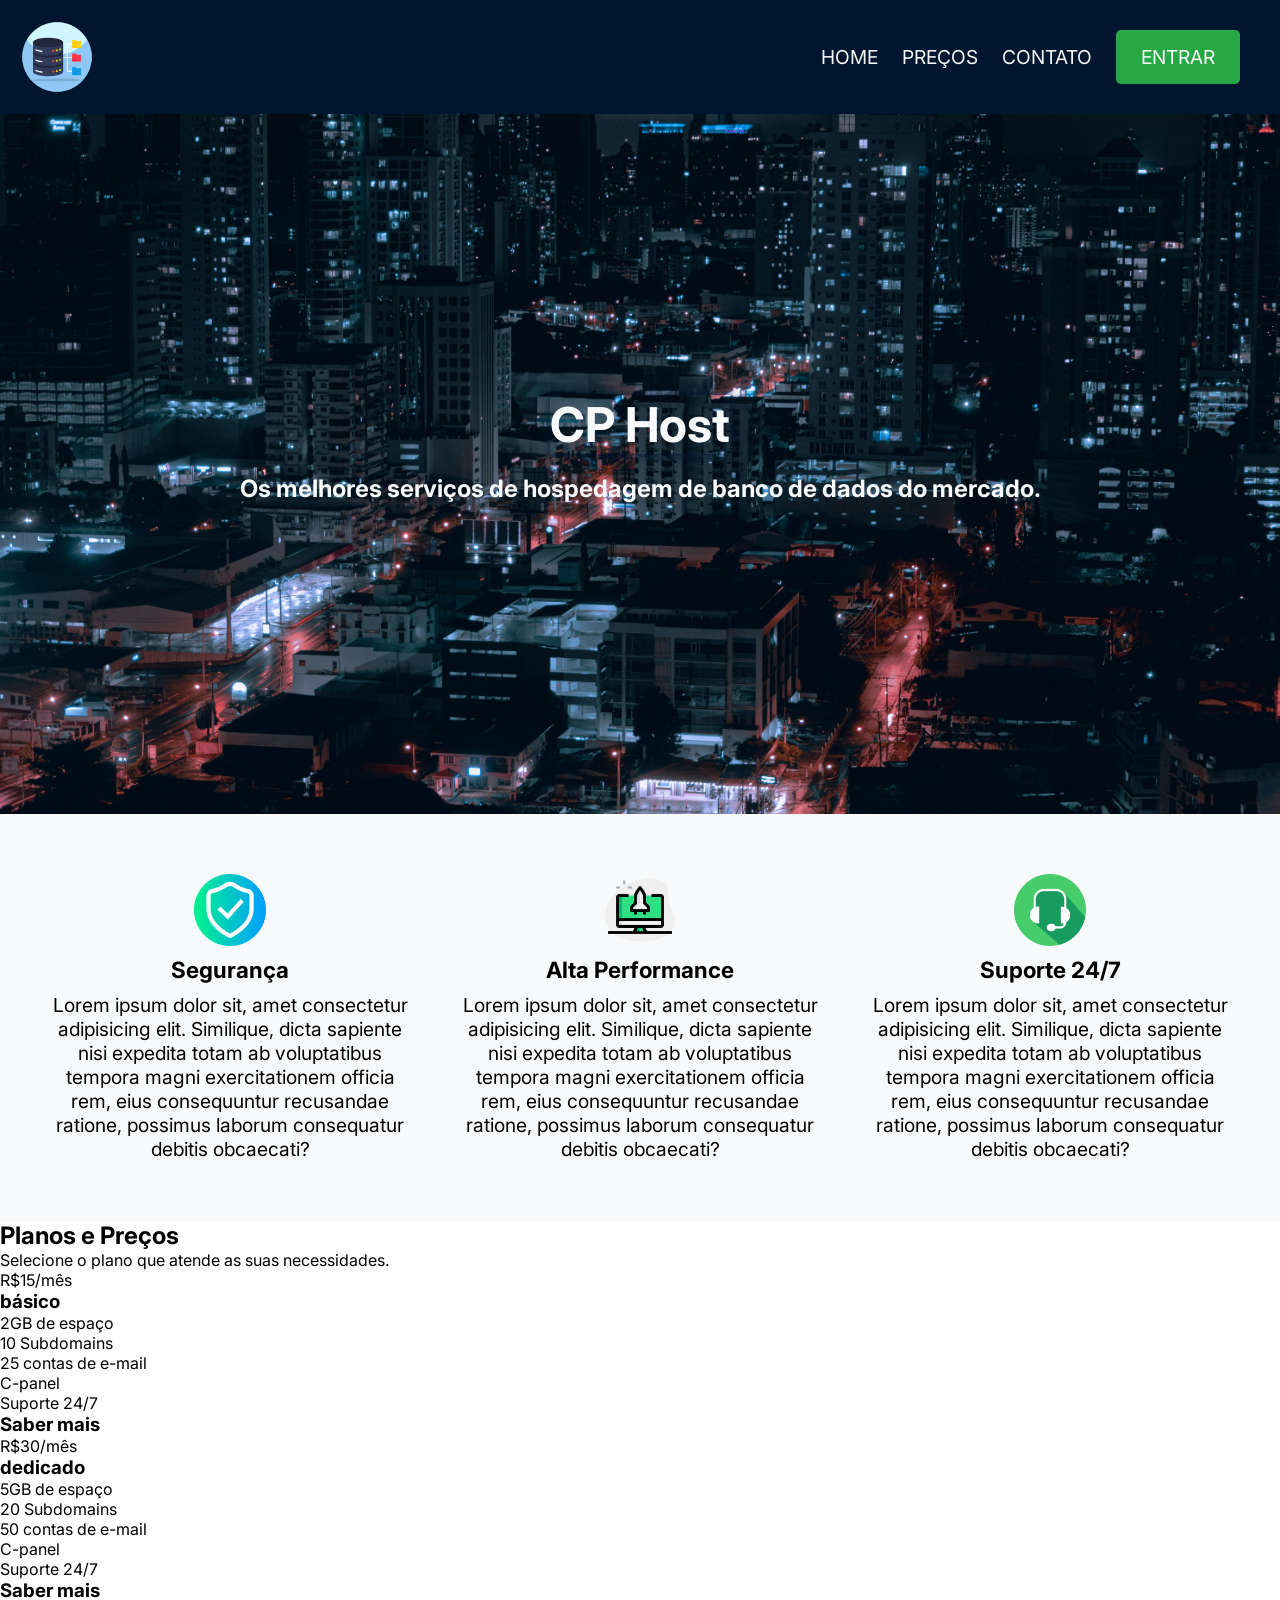
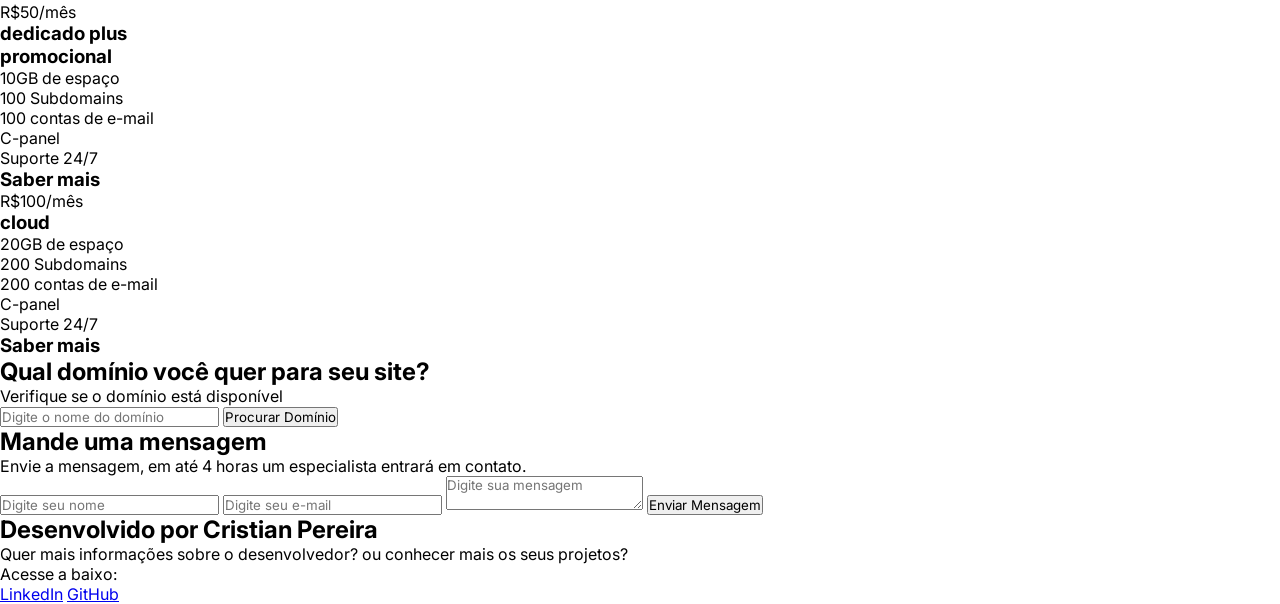
==== index.html @ efcff905 "upando a página para o github" ====
<!DOCTYPE html>
<html lang="pt-br">

<head>
    <meta charset="UTF-8">
    <meta name="viewport" content="width=device-width, initial-scale=1.0">
    <title>CP Host</title>
    <link rel="stylesheet" href="css/style.css">
    <link rel="shortcut icon" href="img/base-de-dados.png" type="image/x-icon">
</head>

<body>
    <!--MENU-->
    <header>
        <img src="img/arquivo-de-banco-de-dados.png" alt="Banco de Dados">
        <nav>
            <a href="">HOME</a>
            <a href="">PREÇOS</a>
            <a href="">CONTATO</a>
            <a class="button">ENTRAR</a>
        </nav>
    </header>
    <main>

        <!--BANNER-->
        <section id="home">
            <div class="banner">
                <h1>CP Host</h1>
                <p>Os melhores serviços de hospedagem de banco de dados do mercado.</p>
            </div>
        </section>

        <!--PREÇOS E PLANOS-->
        <section id="preco">

            <!--SERVIÇOS-->
            <div class="servicos">
                <!--SEGURANÇA-->
                <div class="blocos">
                    <img src="img/escudo.png" alt=" segurança">
                    <h3>Segurança</h3>
                    <p>Lorem ipsum dolor sit, amet consectetur adipisicing elit. Similique, dicta sapiente nisi expedita
                        totam ab voluptatibus tempora magni exercitationem officia rem, eius consequuntur recusandae
                        ratione, possimus laborum consequatur debitis obcaecati?</p>
                </div>

                <!--ALTA PERFORMANCE-->
                <div class="blocos">
                    <img src="img/alta-performance.png" alt="performance">
                    <h3>Alta Performance</h3>
                    <p>Lorem ipsum dolor sit, amet consectetur adipisicing elit. Similique, dicta sapiente nisi expedita
                        totam ab voluptatibus tempora magni exercitationem officia rem, eius consequuntur recusandae
                        ratione, possimus laborum consequatur debitis obcaecati?</p>
                </div>

                <!--SUPOERTE 24/7-->
                <div class="blocos">
                    <img src="img/suporte.png" alt="suporte">
                    <h3>Suporte 24/7</h3>
                    <p>Lorem ipsum dolor sit, amet consectetur adipisicing elit. Similique, dicta sapiente nisi expedita
                        totam ab voluptatibus tempora magni exercitationem officia rem, eius consequuntur recusandae
                        ratione, possimus laborum consequatur debitis obcaecati?</p>
                </div> 
            </div>

            <!--PLANOS-->
            <h1>Planos e Preços</h1>
            <p>Selecione o plano que atende as suas necessidades.</p>

            <!--BÁSICO-->
            <div class="planos">
                <div class="plano">
                    <p>R$15/mês</p>
                    <h3>básico</h3>
                    <p> 2GB de espaço</p>
                    <p>10 Subdomains</p>
                    <p>25 contas de e-mail</p>
                    <p>C-panel</p>
                    <p>Suporte 24/7</p>
                    <h3>Saber mais</h3>
                </div>

                <!--DEDICADO-->
                <div class="plano">
                    <p>R$30/mês</p>
                    <h3>dedicado</h3>
                    <p>5GB de espaço</p>
                    <p>20 Subdomains</p>
                    <p>50 contas de e-mail</p>
                    <p>C-panel</p>
                    <p>Suporte 24/7</p>
                    <h3>Saber mais</h3>
                </div>

                <!--DEDICADO PLUS-->
                <div class="plano">
                    <p>R$50/mês</p>
                    <h3>dedicado plus <br> promocional</h3>
                    <p>10GB de espaço</p>
                    <p>100 Subdomains</p>
                    <p>100 contas de e-mail</p>
                    <p>C-panel</p>
                    <p>Suporte 24/7</p>
                    <h3>Saber mais</h3>
                </div>

                <!--CLOUD-->
                <div class="plano">
                    <p>R$100/mês</p>
                    <h3>cloud</h3>
                    <p>20GB de espaço</p>
                    <p>200 Subdomains</p>
                    <p>200 contas de e-mail</p>
                    <p>C-panel</p>
                    <p>Suporte 24/7</p>
                    <h3>Saber mais</h3>
                </div>
            </div>
        </section>

        <!--DOMÍNIO-->
        <section id="dominio">
            <h1>Qual domínio você quer para seu site?</h1>
            <p>Verifique se o domínio está disponível</p>
            <input type="text" id="dominio" name="dominio" placeholder="Digite o nome do domínio" required>
            <button type="submit">Procurar Domínio</button>
        </section>
    </main>

    <footer>
          <!--CONTATO-->
        <section id="contato">
            <h1>Mande uma mensagem</h1>
            <p>Envie a mensagem, em até 4 horas um especialista entrará em contato.</p>
            <input type="text" id="nome" name="nome" placeholder="Digite seu nome" required>
            <input type="email" id="email" name="email" placeholder="Digite seu e-mail" required>
            <textarea id="mensagem" name="mensagem" placeholder="Digite sua mensagem" required></textarea>
            <button type="submit">Enviar Mensagem</button>
        </section>

        <!--DESENVOLVEDOR-->
        <section id="desenvolvedor">
            <h2>Desenvolvido por Cristian Pereira</h2>
            <p>Quer mais informações sobre o desenvolvedor? ou conhecer mais os seus projetos?</p>
            <p>Acesse a baixo:</p>
            <a href="https://www.linkedin.com/in/cristian-pereira-25678b34a/"target="_blank" rel="noopener noreferrer">LinkedIn</a>
            <a href="https://github.com/CrissPereira" target="_blank" rel="noopener noreferrer">GitHub</a>      
        </section>
    </footer>
</body>

</html>
---- css/style.css ----
@import url('https://fonts.googleapis.com/css2?family=Inter:ital,opsz,wght@0,14..32,100..900;1,14..32,100..900&family=Roboto:ital,wght@0,100..900;1,100..900&display=swap');

* {
    margin: 0;
    padding: 0;
    box-sizing: border-box;
    font-family: "Inter", "Roboto", sans-serif;
}
:root {
    --primary-color: #00162e;
    --secundary-color: #1c3550;
    --tertiary-color: #6C757D;
    --background-color: #F8F9FA;
    --text-color: #1c2024;
    --button-color-primary: #28A745;
    --button-hover-color-primary: #218838;
    --button-color-secondary: #d31811;
    --button-hover-color-secondary: #a4160e;
}

/*estilo do header*/
header {
    background-color: var(--primary-color);
    padding: 20px;
    display: flex;
    justify-content: space-between;
    align-items: center;
}

/*tamanho da logo*/
header>img {
    width: 6%;
}

/*estilo do nav*/
nav a {
    color: var(--background-color);
    text-decoration: none;
    margin-right: 20px;
    font-size: 1.2rem;
}

nav a:hover {
    text-decoration: underline;
}

/*estilo dos botões*/
.button {
    background-color: var(--button-color-primary);
    color: var(--background-color);
    border: none;
    padding: 15px 25px;
    cursor: pointer;
    transition: background-color 0.3s ease;
    border-radius: 5px;
}

/*efeito hover dos botões*/
.button:hover {
    background-color: var(--button-hover-color-primary);
} 

/*estilo do banner*/
.banner {
    background-image: url(../img/teste4.jpg);
    color: var(--background-color);
    text-align: center;
    padding: 50px 20px;
    background-position: center;
    background-size: cover;
    height: 700px;
    display: flex;
    flex-direction: column;
    justify-content: center;
    align-items: center;
}
/*estilo do título e parágrafo do banner*/
.banner h1 {
    font-size: 3em;
    margin-bottom: 20px;
    box-shadow: #00162e 0px 0px 10px;

}
.banner p {
    font-size: 1.5rem;
    margin-bottom: 30px;
    font-weight: bold;
}

/*estilo da seção de planos*/
.servicos {
    background-color: var(--background-color);
    padding: 50px 40px;
    display: flex;
    justify-content: space-around;
    gap: 30px;
    padding: ;
}

/*tamanho das imagens dos planos*/
img {
    max-width: 20%;
}

/*estilo dos planos*/
.blocos {
    display: flex;
    flex-direction: column;
    align-items: center;
    text-align: center;
    gap: 10px;
    padding: 10px;
    font-size: 1.2rem;
}
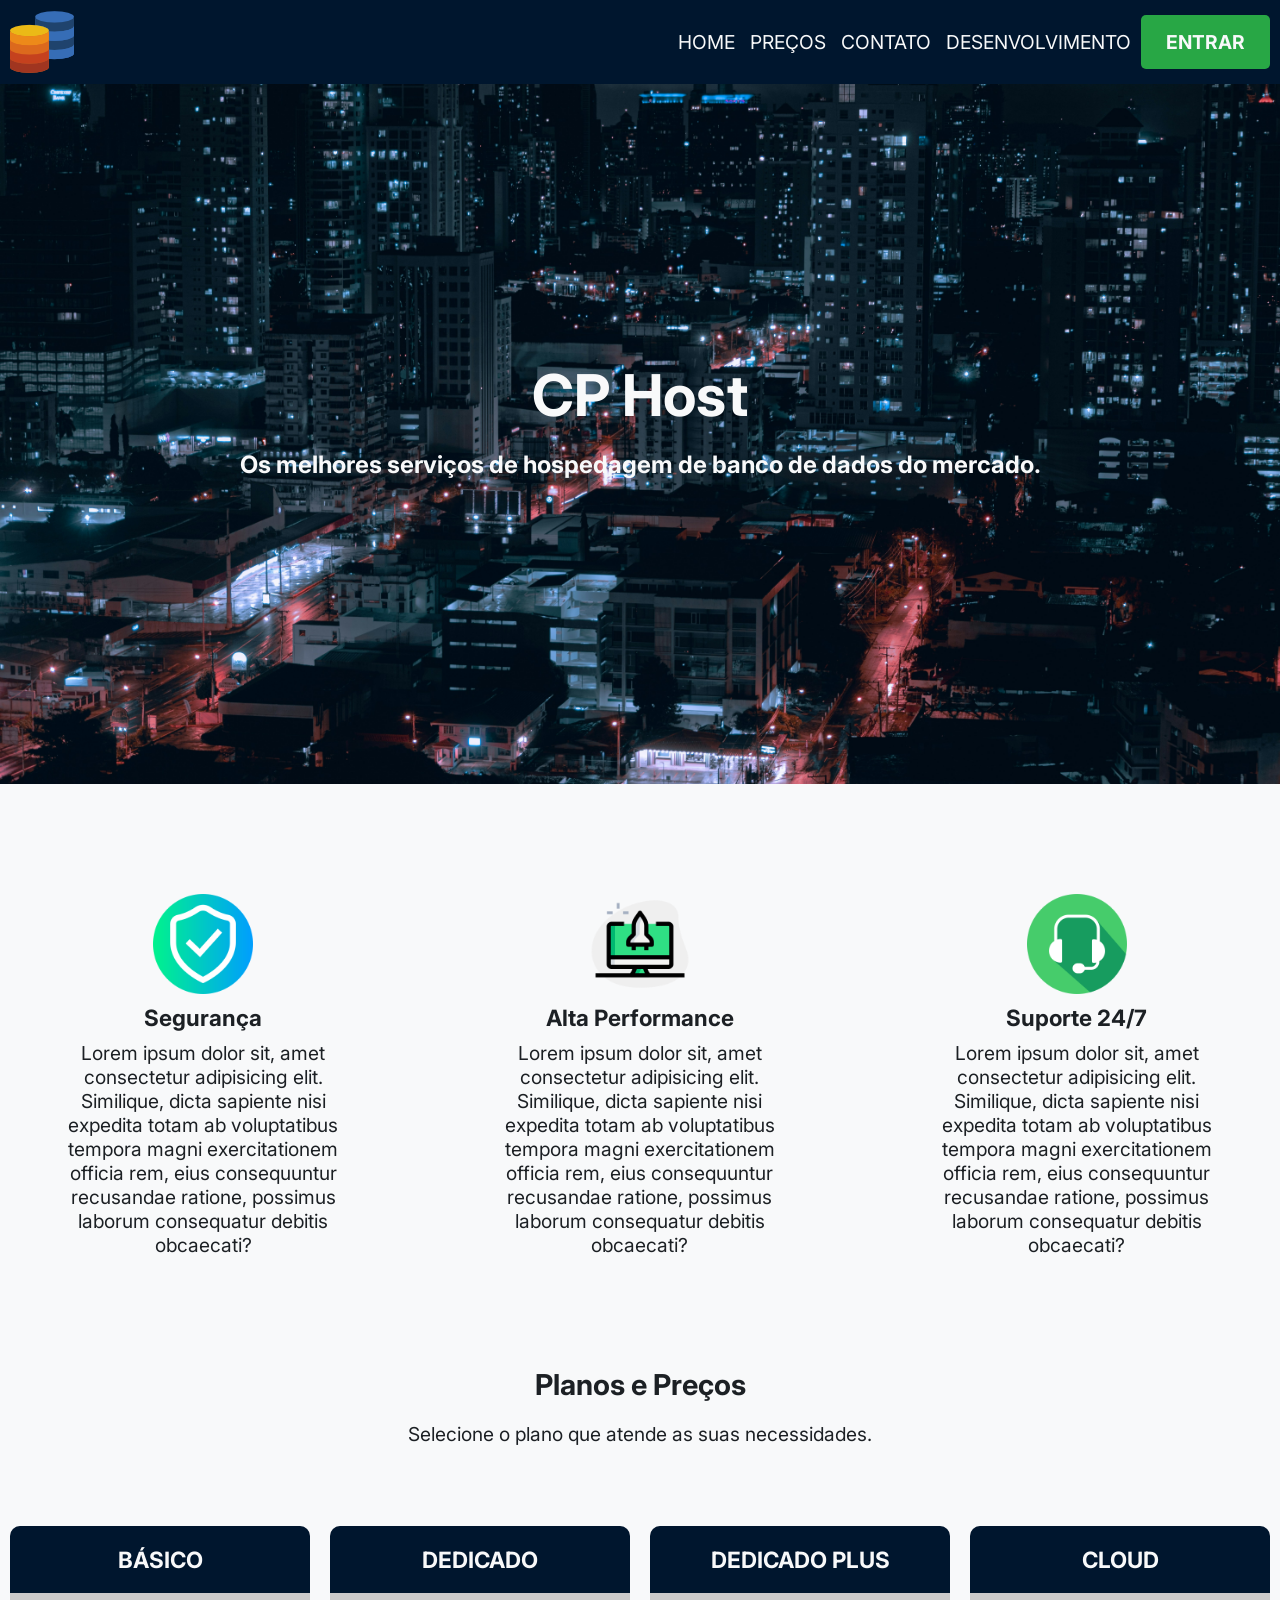
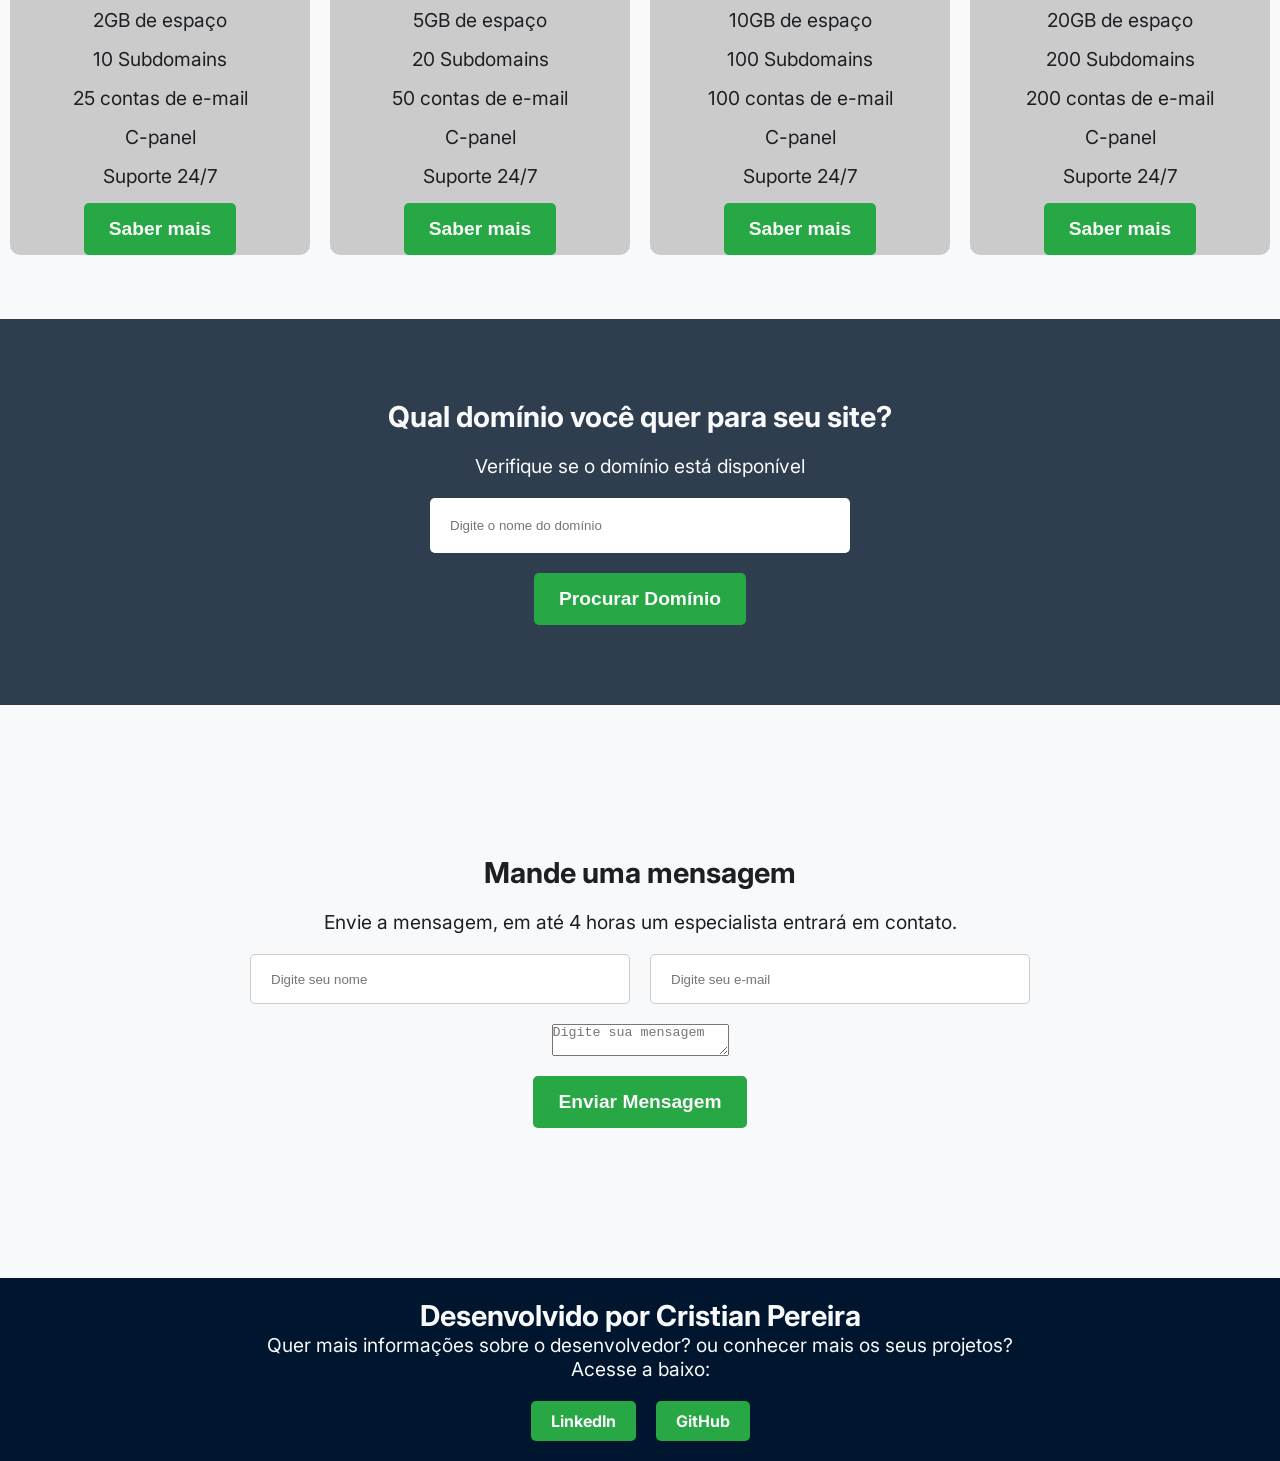
==== commit 63184d6a: "Projeto semi finalizado Configurando o CSS para que fique responsivo para diversos tamanhos de dela." ====
--- a/index.html
+++ b/index.html
@@ -12,16 +12,18 @@
 <body>
     <!--MENU-->
     <header>
-        <img src="img/arquivo-de-banco-de-dados.png" alt="Banco de Dados">
-        <nav>
-            <a href="">HOME</a>
-            <a href="">PREÇOS</a>
-            <a href="">CONTATO</a>
-            <a class="button">ENTRAR</a>
+        <img src="img/bancos-de-dados.png" alt="Banco de Dados">
+        <img class="iconi_menu" src="img/barra-de-menu.png" alt="Barra de Menu">
+        <nav class="minimizar">
+            <a href="#home">home</a>
+            <a href="#preco">preços</a>
+            <a href="#contato">contato</a>
+            <a href="#desenvolvedor">desenvolvimento</a>
+            <a href="#" class="button">entrar</a>
         </nav>
     </header>
+
     <main>
-
         <!--BANNER-->
         <section id="home">
             <div class="banner">
@@ -60,93 +62,103 @@
                     <p>Lorem ipsum dolor sit, amet consectetur adipisicing elit. Similique, dicta sapiente nisi expedita
                         totam ab voluptatibus tempora magni exercitationem officia rem, eius consequuntur recusandae
                         ratione, possimus laborum consequatur debitis obcaecati?</p>
-                </div> 
+                </div>
+            </div>
+
+            <!--TÍTULO E PARÁGRAFO DOS PLANOS-->
+            <div class="titulo_planos">
+                <h1>Planos e Preços</h1>
+                <p>Selecione o plano que atende as suas necessidades.</p>
             </div>
 
             <!--PLANOS-->
-            <h1>Planos e Preços</h1>
-            <p>Selecione o plano que atende as suas necessidades.</p>
+            <div class="planos">
 
-            <!--BÁSICO-->
-            <div class="planos">
+                <!--BÁSICO-->
                 <div class="plano">
-                    <p>R$15/mês</p>
-                    <h3>básico</h3>
+                    <h3 class="titulo_plano">básico</h3>
                     <p> 2GB de espaço</p>
                     <p>10 Subdomains</p>
                     <p>25 contas de e-mail</p>
                     <p>C-panel</p>
                     <p>Suporte 24/7</p>
-                    <h3>Saber mais</h3>
+                    <button type="button" class="button">Saber mais</button>
                 </div>
 
                 <!--DEDICADO-->
                 <div class="plano">
-                    <p>R$30/mês</p>
-                    <h3>dedicado</h3>
+                    <h3 class="titulo_plano">dedicado</h3>
                     <p>5GB de espaço</p>
                     <p>20 Subdomains</p>
                     <p>50 contas de e-mail</p>
                     <p>C-panel</p>
                     <p>Suporte 24/7</p>
-                    <h3>Saber mais</h3>
+                    <button type="button" class="button">Saber mais</button>
                 </div>
 
                 <!--DEDICADO PLUS-->
                 <div class="plano">
-                    <p>R$50/mês</p>
-                    <h3>dedicado plus <br> promocional</h3>
+                    <h3 class="titulo_plano">dedicado plus</h3>
                     <p>10GB de espaço</p>
                     <p>100 Subdomains</p>
                     <p>100 contas de e-mail</p>
                     <p>C-panel</p>
                     <p>Suporte 24/7</p>
-                    <h3>Saber mais</h3>
+                    <button type="button" class="button">Saber mais</button>
                 </div>
 
                 <!--CLOUD-->
                 <div class="plano">
-                    <p>R$100/mês</p>
-                    <h3>cloud</h3>
+                    <h3 class="titulo_plano">cloud</h3>
                     <p>20GB de espaço</p>
                     <p>200 Subdomains</p>
                     <p>200 contas de e-mail</p>
                     <p>C-panel</p>
                     <p>Suporte 24/7</p>
-                    <h3>Saber mais</h3>
+                    <button type="button" class="button">Saber mais</button>
                 </div>
             </div>
         </section>
 
         <!--DOMÍNIO-->
         <section id="dominio">
-            <h1>Qual domínio você quer para seu site?</h1>
-            <p>Verifique se o domínio está disponível</p>
-            <input type="text" id="dominio" name="dominio" placeholder="Digite o nome do domínio" required>
-            <button type="submit">Procurar Domínio</button>
+            <div class="dominio">
+                <h1>Qual domínio você quer para seu site?</h1>
+                <p>Verifique se o domínio está disponível</p>
+                <input type="text" id="dominio" name="dominio" placeholder="Digite o nome do domínio" required>
+                <button type="submit">Procurar Domínio</button>
+            </div>
+        </section>
+
+        <!--CONTATO-->
+        <section id="contato">
+            <div class="contato">
+                <h1>Mande uma mensagem</h1>
+                <p>Envie a mensagem, em até 4 horas um especialista entrará em contato.</p>
+                <div class="dados">
+                    <input type="text" id="nome" name="nome" placeholder="Digite seu nome" required>
+                    <input type="email" id="email" name="email" placeholder="Digite seu e-mail" required>
+                </div>
+                <textarea id="mensagem" name="mensagem" placeholder="Digite sua mensagem" required></textarea>
+                <button type="submit">Enviar Mensagem</button>
+            </div>
         </section>
     </main>
 
     <footer>
-          <!--CONTATO-->
-        <section id="contato">
-            <h1>Mande uma mensagem</h1>
-            <p>Envie a mensagem, em até 4 horas um especialista entrará em contato.</p>
-            <input type="text" id="nome" name="nome" placeholder="Digite seu nome" required>
-            <input type="email" id="email" name="email" placeholder="Digite seu e-mail" required>
-            <textarea id="mensagem" name="mensagem" placeholder="Digite sua mensagem" required></textarea>
-            <button type="submit">Enviar Mensagem</button>
-        </section>
-
         <!--DESENVOLVEDOR-->
         <section id="desenvolvedor">
             <h2>Desenvolvido por Cristian Pereira</h2>
             <p>Quer mais informações sobre o desenvolvedor? ou conhecer mais os seus projetos?</p>
             <p>Acesse a baixo:</p>
-            <a href="https://www.linkedin.com/in/cristian-pereira-25678b34a/"target="_blank" rel="noopener noreferrer">LinkedIn</a>
-            <a href="https://github.com/CrissPereira" target="_blank" rel="noopener noreferrer">GitHub</a>      
+            <div class="links">
+                <a href="https://www.linkedin.com/in/cristian-pereira-25678b34a/" target="_blank"
+                    rel="noopener noreferrer">LinkedIn</a>
+                <a href="https://github.com/CrissPereira" target="_blank" rel="noopener noreferrer">GitHub</a>
+            </div>
         </section>
     </footer>
+    <script src="js/main.js"></script>
 </body>
 
 </html>
--- a/css/style.css
+++ b/css/style.css
@@ -1,51 +1,71 @@
 @import url('https://fonts.googleapis.com/css2?family=Inter:ital,opsz,wght@0,14..32,100..900;1,14..32,100..900&family=Roboto:ital,wght@0,100..900;1,100..900&display=swap');
 
-* {
+/*reset de estilo*/
+html {
+    box-sizing: border-box;
+    font-family: "Inter", "Roboto", sans-serif;
+}
+
+*,
+*::before,
+*::after {
     margin: 0;
     padding: 0;
-    box-sizing: border-box;
-    font-family: "Inter", "Roboto", sans-serif;
-}
+    box-sizing: inherit;
+}
+
+/*variáveis de cores*/
 :root {
     --primary-color: #00162e;
-    --secundary-color: #1c3550;
-    --tertiary-color: #6C757D;
+    --secundary-color: #2e3e4f;
+    --tertiary-color: #cbcbcb;
     --background-color: #F8F9FA;
     --text-color: #1c2024;
     --button-color-primary: #28A745;
     --button-hover-color-primary: #218838;
-    --button-color-secondary: #d31811;
-    --button-hover-color-secondary: #a4160e;
+}
+
+/*estilo do body*/
+body {
+    background-color: var(--background-color);
+    color: var(--text-color);
+    font-size: 1.2rem;
 }
 
 /*estilo do header*/
 header {
     background-color: var(--primary-color);
-    padding: 20px;
+    padding: 10px;
     display: flex;
     justify-content: space-between;
     align-items: center;
-}
-
-/*tamanho da logo*/
-header>img {
-    width: 6%;
+    gap: 20px;
+}
+
+/*estilo do logo*/
+.iconi_menu {
+    display: none;
 }
 
 /*estilo do nav*/
 nav a {
     color: var(--background-color);
     text-decoration: none;
-    margin-right: 20px;
-    font-size: 1.2rem;
-}
-
+    text-transform: uppercase;
+    padding: 0 5px;
+}
+
+/*estilo do nav ao passar o mouse*/
 nav a:hover {
     text-decoration: underline;
 }
 
 /*estilo dos botões*/
+button,
 .button {
+    display: inline-flex;
+    align-items: center;
+    justify-content: center;
     background-color: var(--button-color-primary);
     color: var(--background-color);
     border: none;
@@ -53,53 +73,61 @@
     cursor: pointer;
     transition: background-color 0.3s ease;
     border-radius: 5px;
-}
-
-/*efeito hover dos botões*/
+    font-weight: bolder;
+    font-size: 1.2rem;
+    text-decoration: none;
+}
+
+/*estilo dos botões ao passar o mouse*/
+button:hover,
 .button:hover {
     background-color: var(--button-hover-color-primary);
-} 
+}
 
 /*estilo do banner*/
 .banner {
     background-image: url(../img/teste4.jpg);
     color: var(--background-color);
-    text-align: center;
-    padding: 50px 20px;
     background-position: center;
     background-size: cover;
     height: 700px;
     display: flex;
     flex-direction: column;
     justify-content: center;
-    align-items: center;
-}
+    text-align: center;
+    align-items: center;
+    gap: 20px;
+}
+
 /*estilo do título e parágrafo do banner*/
 .banner h1 {
     font-size: 3em;
-    margin-bottom: 20px;
-    box-shadow: #00162e 0px 0px 10px;
-
-}
+}
+
+/*estilo do parágrafo do banner*/
 .banner p {
     font-size: 1.5rem;
     margin-bottom: 30px;
     font-weight: bold;
+    width: 100%;
+    padding: 0 10px;
 }
 
 /*estilo da seção de planos*/
 .servicos {
-    background-color: var(--background-color);
-    padding: 50px 40px;
     display: flex;
     justify-content: space-around;
     gap: 30px;
-    padding: ;
+    margin: 50px auto;
+    margin: 50px 0;
+    padding: 50px 0px;
 }
 
 /*tamanho das imagens dos planos*/
-img {
-    max-width: 20%;
+.blocos img {
+    width: 100px;
+    max-width: 100%;
+    height: auto;
 }
 
 /*estilo dos planos*/
@@ -108,7 +136,222 @@
     flex-direction: column;
     align-items: center;
     text-align: center;
+    justify-content: space-evenly;
     gap: 10px;
     padding: 10px;
+    margin: 0 10px;
+    width: 300px;
+}
+
+/*estilo do título dos planos*/
+.titulo_planos {
+    display: flex;
+    flex-direction: column;
+    align-items: center;
+    text-align: center;
+    gap: 20px;
+    margin-bottom: 80px;
+}
+
+/*estilo da seção de planos*/
+.planos {
+    display: flex;
+    flex-wrap: wrap;
+    justify-content: center;
+    gap: 20px;
+    margin-bottom: 5%;
+}
+
+/*estilo dos planos*/
+.plano {
+    display: flex;
+    flex-direction: column;
+    align-items: center;
+    text-align: center;
+    gap: 15px;
+    background-color: var(--tertiary-color);
+    width: 100%;
+    max-width: 300px;
+    border-radius: 10px;
+}
+
+/*estilo do título dos planos*/
+.titulo_plano {
+    background-color: var(--primary-color);
+    color: var(--background-color);
+    padding: 20px 20px;
+    width: 100%;
+    border-radius: 10px 10px 0 0;
+    text-transform: uppercase;
+}
+
+/*estilo da seção de domínio*/
+.dominio {
+    background-color: var(--secundary-color);
+    padding: 80px 20px;
+    display: flex;
+    flex-direction: column;
+    align-items: center;
+    justify-content: center;
+    color: var(--background-color);
+    gap: 20px;
+    margin-bottom: 100px;
+}
+
+/*estilo do input de domínio*/
+.dominio input {
+    padding: 20px;
+    width: 100%;
+    max-width: 420px;
+    border: none;
+    border-radius: 5px;
+}
+
+/*estilo do botão de domínio*/
+.dominio button,
+.dominio .button {
+    background-color: var(--button-color-primary);
+    color: var(--background-color);
+    border: none;
+    padding: 15px 25px;
+    cursor: pointer;
+    transition: background-color 0.3s ease;
+    border-radius: 5px;
+    font-weight: bolder;
     font-size: 1.2rem;
 }
+
+/*estilo da seção de contato*/
+.contato {
+    padding: 50px 20px;
+    display: flex;
+    flex-direction: column;
+    align-items: center;
+    justify-content: center;
+    gap: 20px;
+    margin-bottom: 100px;
+}
+
+/*estilo dos inputs de contato*/
+.contato input {
+    padding: 20px;
+    width: 100%;
+    max-width: 380px;
+    height: 50px;
+    border-radius: 5px;
+    border: 1px solid #ccc;
+}
+
+/*estilo dos dados de contato*/
+.dados {
+    display: flex;
+    gap: 20px;
+    justify-content: center;
+    width: 100%;
+    flex-wrap: wrap;
+}
+
+/*
+.contato textarea {
+    padding: 20px;
+    width: 100%;
+    max-width: 700px;
+    height: 150px;
+    border-radius: 5px;
+    border: 1px solid #ccc;
+}
+
+/*estilo do footer*/
+footer {
+    background-color: var(--primary-color);
+    color: var(--background-color);
+    text-align: center;
+    padding: 20px;
+}
+
+/*estilo dos links do footer*/
+.links {
+    display: flex;
+    gap: 20px;
+    justify-content: center;
+    margin-top: 20px;
+}
+
+/*estilo dos links do footer*/
+.links>a {
+    background-color: var(--button-color-primary);
+    color: var(--background-color);
+    border: none;
+    padding: 10px 20px;
+    cursor: pointer;
+    transition: background-color 0.3s ease;
+    border-radius: 5px;
+    font-weight: bolder;
+    Font-size: 1rem;
+    text-decoration: none;
+}
+
+/*Ajuste para telas menores*/
+@media (max-width: 830px) {
+
+    .servicos {
+        flex-direction: column;
+        align-items: center;
+        gap: 20px;
+        margin: 50px auto;
+        padding: 50px 20px;
+    }
+
+    .planos {
+        flex-direction: column;
+        align-items: center;
+        gap: 20px;
+    }
+
+    .plano {
+        width: 100%;
+        max-width: 400px;
+    }
+
+    .dominio {
+        padding: 50px 20px;
+    }
+
+    .contato {
+        padding: 50px 20px;
+    }
+}
+
+/*Ajuste para telas menores que 720px*/
+@media(max-width: 720px) {
+
+    nav {
+        display: flex;
+        flex-direction: column;
+        align-items: center;
+        background-color: var(--secundary-color);
+        border-radius: 5px;
+        padding: 10px;
+        gap: 10px;
+        position: absolute;
+        top: 80px;
+        right: 0px;
+    }
+
+    .minimizar {
+        display: none;
+    }
+
+    .iconi_menu {
+        width: 40px;
+        height: 40px;
+        display: block;
+        margin-right: 20px;
+    }
+
+    .plano {
+    max-width: 280px;
+    
+}
+
+}
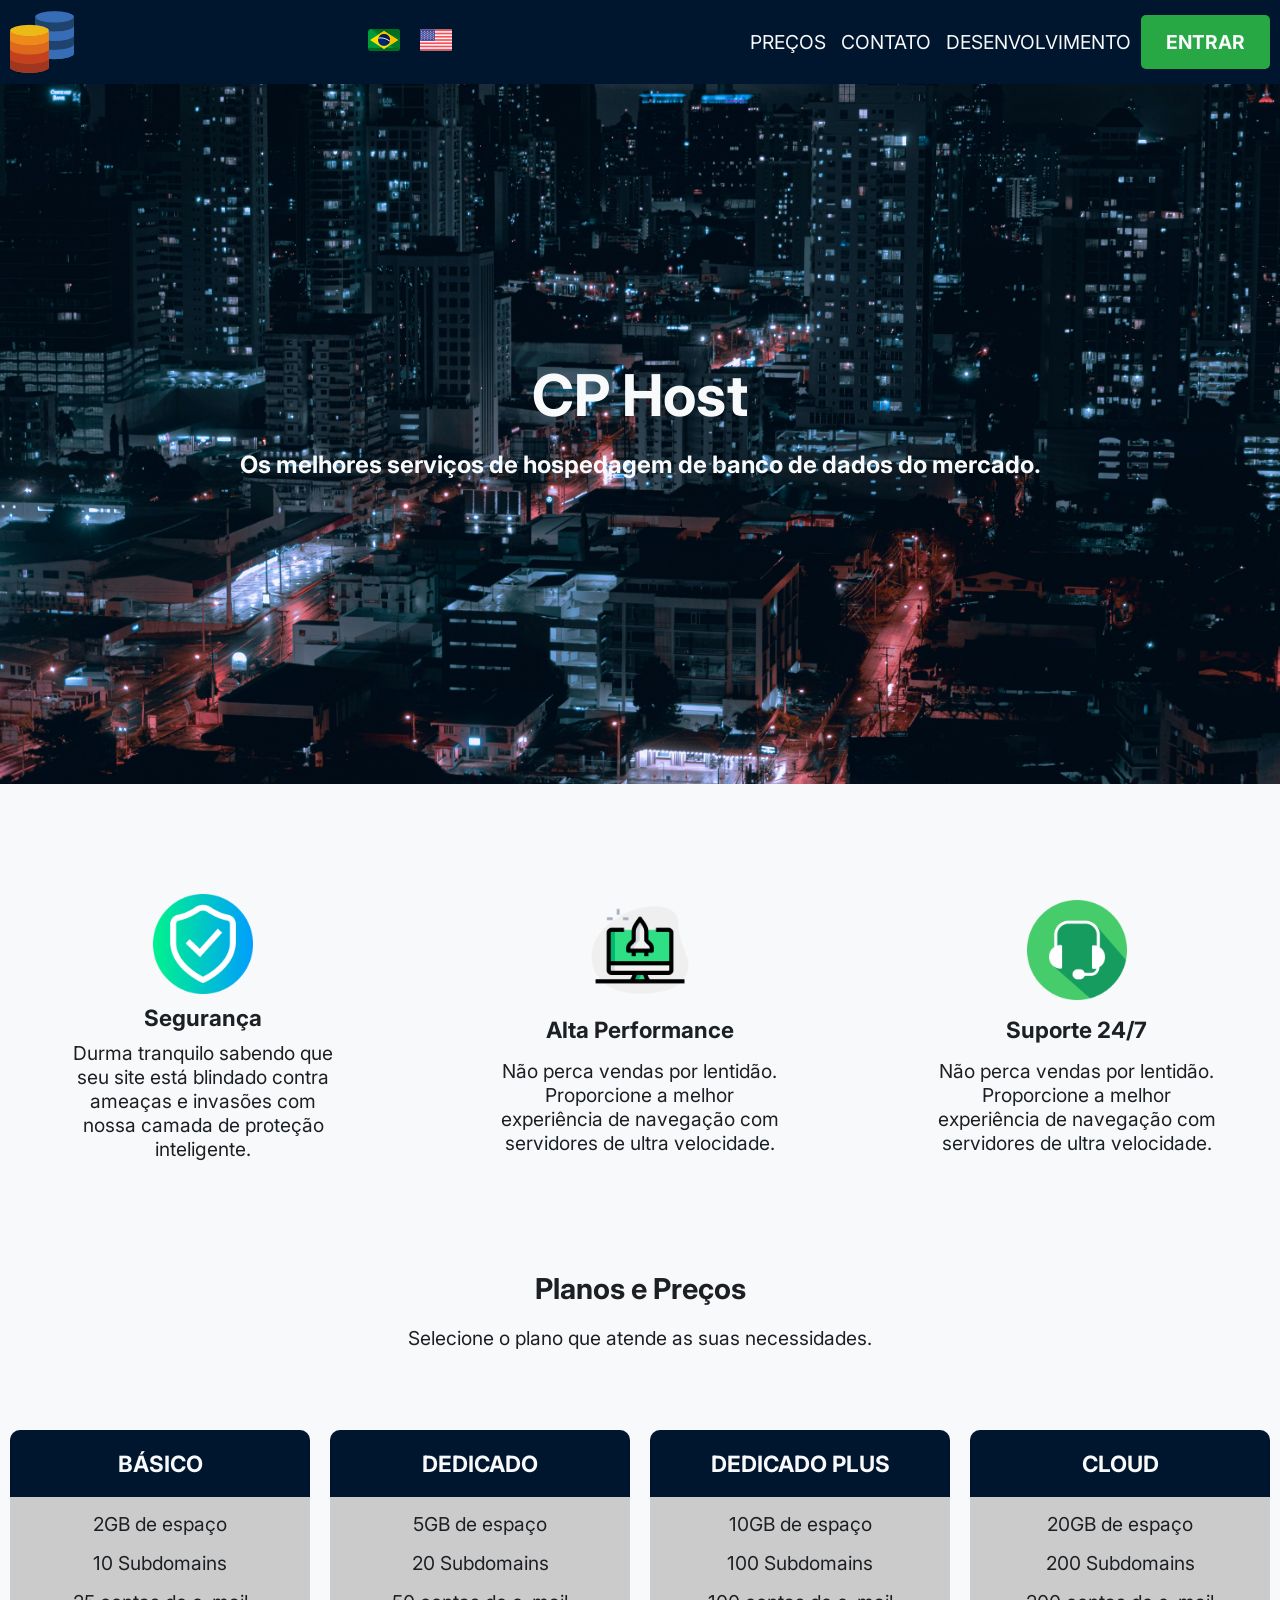
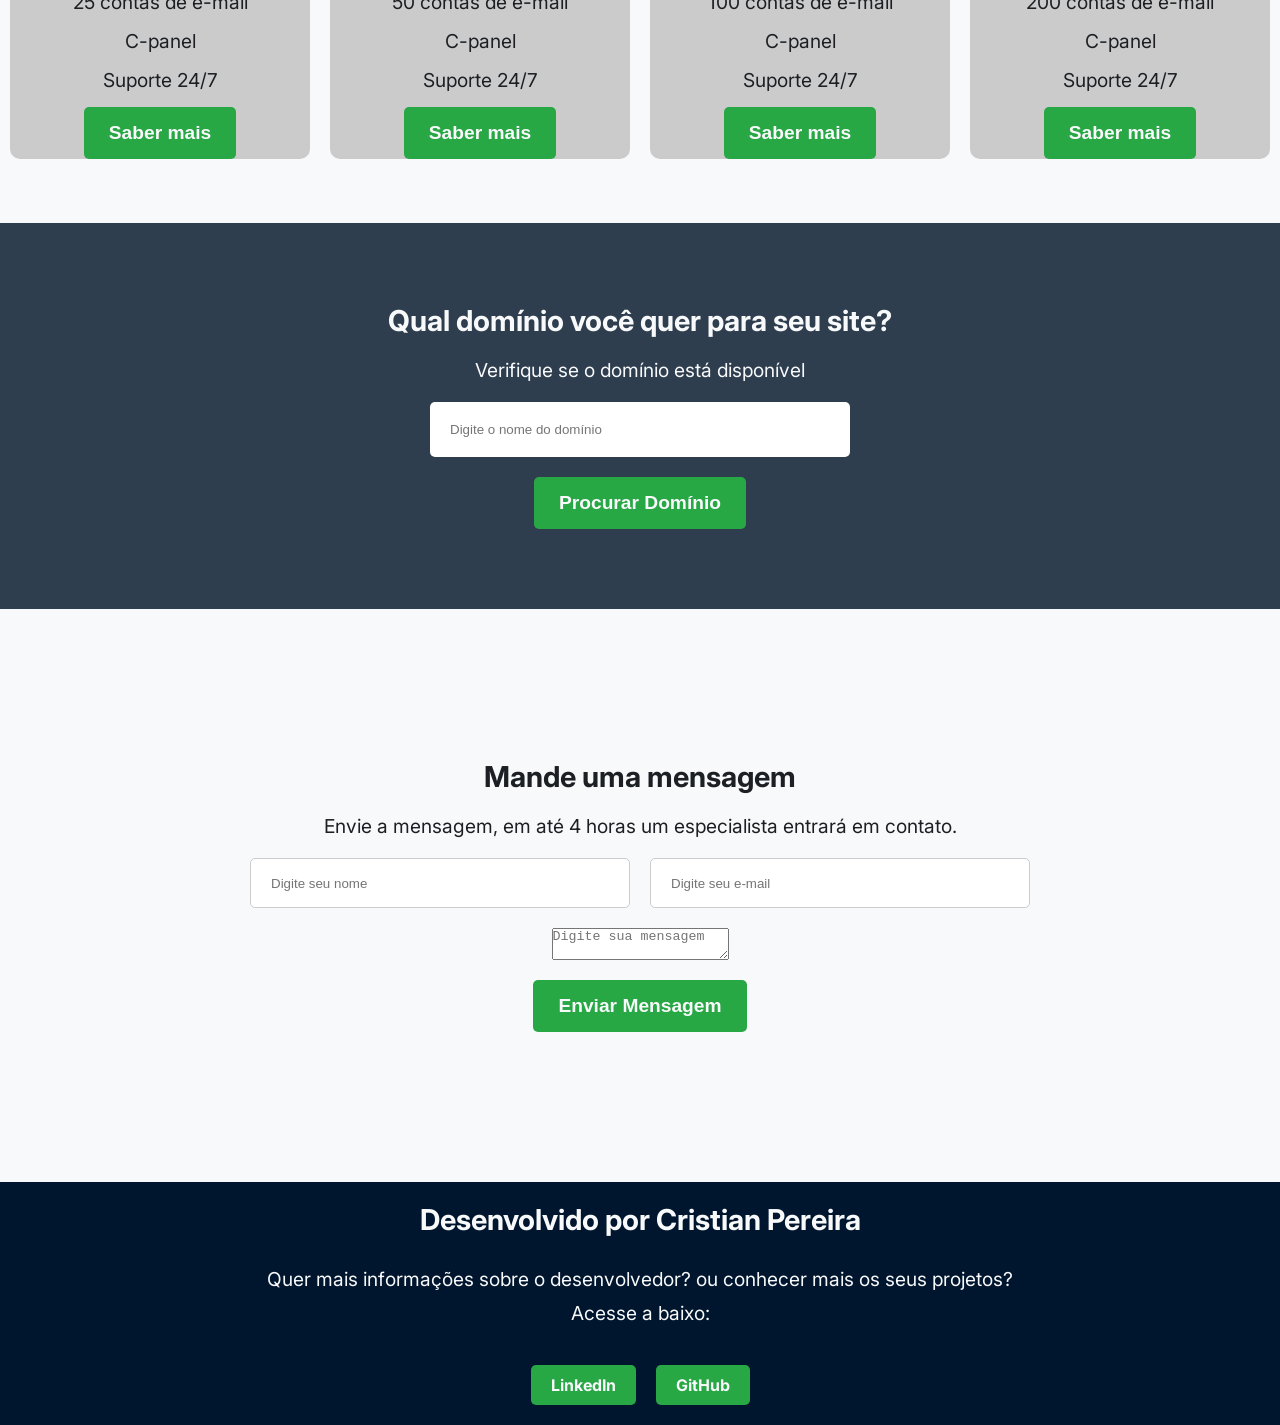
==== commit 8634eaf2: "Ajuste menu e textos" ====
--- a/index.html
+++ b/index.html
@@ -13,9 +13,12 @@
     <!--MENU-->
     <header>
         <img src="img/bancos-de-dados.png" alt="Banco de Dados">
+        <div class="traducao">
+            <a href="index.html"><img src="img/brasil.png" alt="bandeira do Brasil"></a>
+            <a href="engpage.html"><img src="img/estados-unidos.png" alt="bandeira dos Estados Unidos"></a>
+        </div>
         <img class="iconi_menu" src="img/barra-de-menu.png" alt="Barra de Menu">
         <nav class="minimizar">
-            <a href="#home">home</a>
             <a href="#preco">preços</a>
             <a href="#contato">contato</a>
             <a href="#desenvolvedor">desenvolvimento</a>
@@ -33,7 +36,7 @@
         </section>
 
         <!--PREÇOS E PLANOS-->
-        <section id="preco">
+        <section">
 
             <!--SERVIÇOS-->
             <div class="servicos">
@@ -41,108 +44,106 @@
                 <div class="blocos">
                     <img src="img/escudo.png" alt=" segurança">
                     <h3>Segurança</h3>
-                    <p>Lorem ipsum dolor sit, amet consectetur adipisicing elit. Similique, dicta sapiente nisi expedita
-                        totam ab voluptatibus tempora magni exercitationem officia rem, eius consequuntur recusandae
-                        ratione, possimus laborum consequatur debitis obcaecati?</p>
+                    <p>Durma tranquilo sabendo que seu site está blindado contra ameaças e invasões com nossa camada de
+                        proteção inteligente.</p>
                 </div>
 
                 <!--ALTA PERFORMANCE-->
                 <div class="blocos">
                     <img src="img/alta-performance.png" alt="performance">
                     <h3>Alta Performance</h3>
-                    <p>Lorem ipsum dolor sit, amet consectetur adipisicing elit. Similique, dicta sapiente nisi expedita
-                        totam ab voluptatibus tempora magni exercitationem officia rem, eius consequuntur recusandae
-                        ratione, possimus laborum consequatur debitis obcaecati?</p>
+                    <p>Não perca vendas por lentidão. Proporcione a melhor experiência de navegação com servidores de
+                        ultra velocidade.</p>
                 </div>
 
                 <!--SUPOERTE 24/7-->
                 <div class="blocos">
                     <img src="img/suporte.png" alt="suporte">
                     <h3>Suporte 24/7</h3>
-                    <p>Lorem ipsum dolor sit, amet consectetur adipisicing elit. Similique, dicta sapiente nisi expedita
-                        totam ab voluptatibus tempora magni exercitationem officia rem, eius consequuntur recusandae
-                        ratione, possimus laborum consequatur debitis obcaecati?</p>
+                    <p>Não perca vendas por lentidão. Proporcione a melhor experiência de navegação com servidores de
+                        ultra velocidade.</p>
                 </div>
             </div>
-
-            <!--TÍTULO E PARÁGRAFO DOS PLANOS-->
-            <div class="titulo_planos">
-                <h1>Planos e Preços</h1>
-                <p>Selecione o plano que atende as suas necessidades.</p>
-            </div>
-
-            <!--PLANOS-->
-            <div class="planos">
-
-                <!--BÁSICO-->
-                <div class="plano">
-                    <h3 class="titulo_plano">básico</h3>
-                    <p> 2GB de espaço</p>
-                    <p>10 Subdomains</p>
-                    <p>25 contas de e-mail</p>
-                    <p>C-panel</p>
-                    <p>Suporte 24/7</p>
-                    <button type="button" class="button">Saber mais</button>
+            </section>
+            <section id="preco">
+                <!--TÍTULO E PARÁGRAFO DOS PLANOS-->
+                <div class="titulo_planos">
+                    <h1>Planos e Preços</h1>
+                    <p>Selecione o plano que atende as suas necessidades.</p>
                 </div>
 
-                <!--DEDICADO-->
-                <div class="plano">
-                    <h3 class="titulo_plano">dedicado</h3>
-                    <p>5GB de espaço</p>
-                    <p>20 Subdomains</p>
-                    <p>50 contas de e-mail</p>
-                    <p>C-panel</p>
-                    <p>Suporte 24/7</p>
-                    <button type="button" class="button">Saber mais</button>
+                <!--PLANOS-->
+                <div class="planos">
+
+                    <!--BÁSICO-->
+                    <div class="plano">
+                        <h3 class="titulo_plano">básico</h3>
+                        <p> 2GB de espaço</p>
+                        <p>10 Subdomains</p>
+                        <p>25 contas de e-mail</p>
+                        <p>C-panel</p>
+                        <p>Suporte 24/7</p>
+                        <button type="button" class="button">Saber mais</button>
+                    </div>
+
+                    <!--DEDICADO-->
+                    <div class="plano">
+                        <h3 class="titulo_plano">dedicado</h3>
+                        <p>5GB de espaço</p>
+                        <p>20 Subdomains</p>
+                        <p>50 contas de e-mail</p>
+                        <p>C-panel</p>
+                        <p>Suporte 24/7</p>
+                        <button type="button" class="button">Saber mais</button>
+                    </div>
+
+                    <!--DEDICADO PLUS-->
+                    <div class="plano">
+                        <h3 class="titulo_plano">dedicado plus</h3>
+                        <p>10GB de espaço</p>
+                        <p>100 Subdomains</p>
+                        <p>100 contas de e-mail</p>
+                        <p>C-panel</p>
+                        <p>Suporte 24/7</p>
+                        <button type="button" class="button">Saber mais</button>
+                    </div>
+
+                    <!--CLOUD-->
+                    <div class="plano">
+                        <h3 class="titulo_plano">cloud</h3>
+                        <p>20GB de espaço</p>
+                        <p>200 Subdomains</p>
+                        <p>200 contas de e-mail</p>
+                        <p>C-panel</p>
+                        <p>Suporte 24/7</p>
+                        <button type="button" class="button">Saber mais</button>
+                    </div>
                 </div>
+            </section>
 
-                <!--DEDICADO PLUS-->
-                <div class="plano">
-                    <h3 class="titulo_plano">dedicado plus</h3>
-                    <p>10GB de espaço</p>
-                    <p>100 Subdomains</p>
-                    <p>100 contas de e-mail</p>
-                    <p>C-panel</p>
-                    <p>Suporte 24/7</p>
-                    <button type="button" class="button">Saber mais</button>
+            <!--DOMÍNIO-->
+            <section id="dominio">
+                <div class="dominio">
+                    <h1>Qual domínio você quer para seu site?</h1>
+                    <p>Verifique se o domínio está disponível</p>
+                    <input type="text" id="dominio" name="dominio" placeholder="Digite o nome do domínio" required>
+                    <button type="submit">Procurar Domínio</button>
                 </div>
+            </section>
 
-                <!--CLOUD-->
-                <div class="plano">
-                    <h3 class="titulo_plano">cloud</h3>
-                    <p>20GB de espaço</p>
-                    <p>200 Subdomains</p>
-                    <p>200 contas de e-mail</p>
-                    <p>C-panel</p>
-                    <p>Suporte 24/7</p>
-                    <button type="button" class="button">Saber mais</button>
+            <!--CONTATO-->
+            <section id="contato">
+                <div class="contato">
+                    <h1>Mande uma mensagem</h1>
+                    <p>Envie a mensagem, em até 4 horas um especialista entrará em contato.</p>
+                    <div class="dados">
+                        <input type="text" id="nome" name="nome" placeholder="Digite seu nome" required>
+                        <input type="email" id="email" name="email" placeholder="Digite seu e-mail" required>
+                    </div>
+                    <textarea id="mensagem" name="mensagem" placeholder="Digite sua mensagem" required></textarea>
+                    <button type="submit">Enviar Mensagem</button>
                 </div>
-            </div>
-        </section>
-
-        <!--DOMÍNIO-->
-        <section id="dominio">
-            <div class="dominio">
-                <h1>Qual domínio você quer para seu site?</h1>
-                <p>Verifique se o domínio está disponível</p>
-                <input type="text" id="dominio" name="dominio" placeholder="Digite o nome do domínio" required>
-                <button type="submit">Procurar Domínio</button>
-            </div>
-        </section>
-
-        <!--CONTATO-->
-        <section id="contato">
-            <div class="contato">
-                <h1>Mande uma mensagem</h1>
-                <p>Envie a mensagem, em até 4 horas um especialista entrará em contato.</p>
-                <div class="dados">
-                    <input type="text" id="nome" name="nome" placeholder="Digite seu nome" required>
-                    <input type="email" id="email" name="email" placeholder="Digite seu e-mail" required>
-                </div>
-                <textarea id="mensagem" name="mensagem" placeholder="Digite sua mensagem" required></textarea>
-                <button type="submit">Enviar Mensagem</button>
-            </div>
-        </section>
+            </section>
     </main>
 
     <footer>
--- a/css/style.css
+++ b/css/style.css
@@ -47,6 +47,12 @@
     display: none;
 }
 
+/*estilo da tradução*/
+.traducao {
+    display: flex;
+    gap: 20px;
+}
+
 /*estilo do nav*/
 nav a {
     color: var(--background-color);
@@ -193,6 +199,7 @@
     flex-direction: column;
     align-items: center;
     justify-content: center;
+    text-align: center;
     color: var(--background-color);
     gap: 20px;
     margin-bottom: 100px;
@@ -228,6 +235,7 @@
     flex-direction: column;
     align-items: center;
     justify-content: center;
+    text-align: center;
     gap: 20px;
     margin-bottom: 100px;
 }
@@ -269,12 +277,21 @@
     padding: 20px;
 }
 
+/*estilo do título do footer*/
+footer h2 {
+    margin-bottom: 30px;
+}
+/*estilo do parágrafo do footer*/
+footer p {
+    margin-bottom: 10px;
+}
+
 /*estilo dos links do footer*/
 .links {
     display: flex;
     gap: 20px;
     justify-content: center;
-    margin-top: 20px;
+    margin-top: 40px;
 }
 
 /*estilo dos links do footer*/
@@ -293,37 +310,6 @@
 
 /*Ajuste para telas menores*/
 @media (max-width: 830px) {
-
-    .servicos {
-        flex-direction: column;
-        align-items: center;
-        gap: 20px;
-        margin: 50px auto;
-        padding: 50px 20px;
-    }
-
-    .planos {
-        flex-direction: column;
-        align-items: center;
-        gap: 20px;
-    }
-
-    .plano {
-        width: 100%;
-        max-width: 400px;
-    }
-
-    .dominio {
-        padding: 50px 20px;
-    }
-
-    .contato {
-        padding: 50px 20px;
-    }
-}
-
-/*Ajuste para telas menores que 720px*/
-@media(max-width: 720px) {
 
     nav {
         display: flex;
@@ -332,10 +318,16 @@
         background-color: var(--secundary-color);
         border-radius: 5px;
         padding: 10px;
-        gap: 10px;
+        gap: 5px;
         position: absolute;
         top: 80px;
         right: 0px;
+    }
+
+    nav a {
+        border: 1px solid var(--background-color);
+        width: 100%;
+        padding: 5px;
     }
 
     .minimizar {
@@ -349,9 +341,42 @@
         margin-right: 20px;
     }
 
+    .servicos {
+        flex-direction: column;
+        align-items: center;
+        gap: 20px;
+        margin: 50px auto;
+        padding: 50px 20px;
+    }
+
+    .planos {
+        flex-direction: column;
+        align-items: center;
+        gap: 20px;
+    }
+
     .plano {
-    max-width: 280px;
+        width: 100%;
+        max-width: 400px;
+    }
+
+    .dominio {
+        padding: 50px 20px;
+    }
+
+    .contato {
+        padding: 50px 20px;
+    }
+}
+
+/*Ajuste para telas menores que 720px*/
+@media(max-width: 720px) {
+
     
-}
+
+    .plano {
+        max-width: 280px;
+
+    }
 
 }
